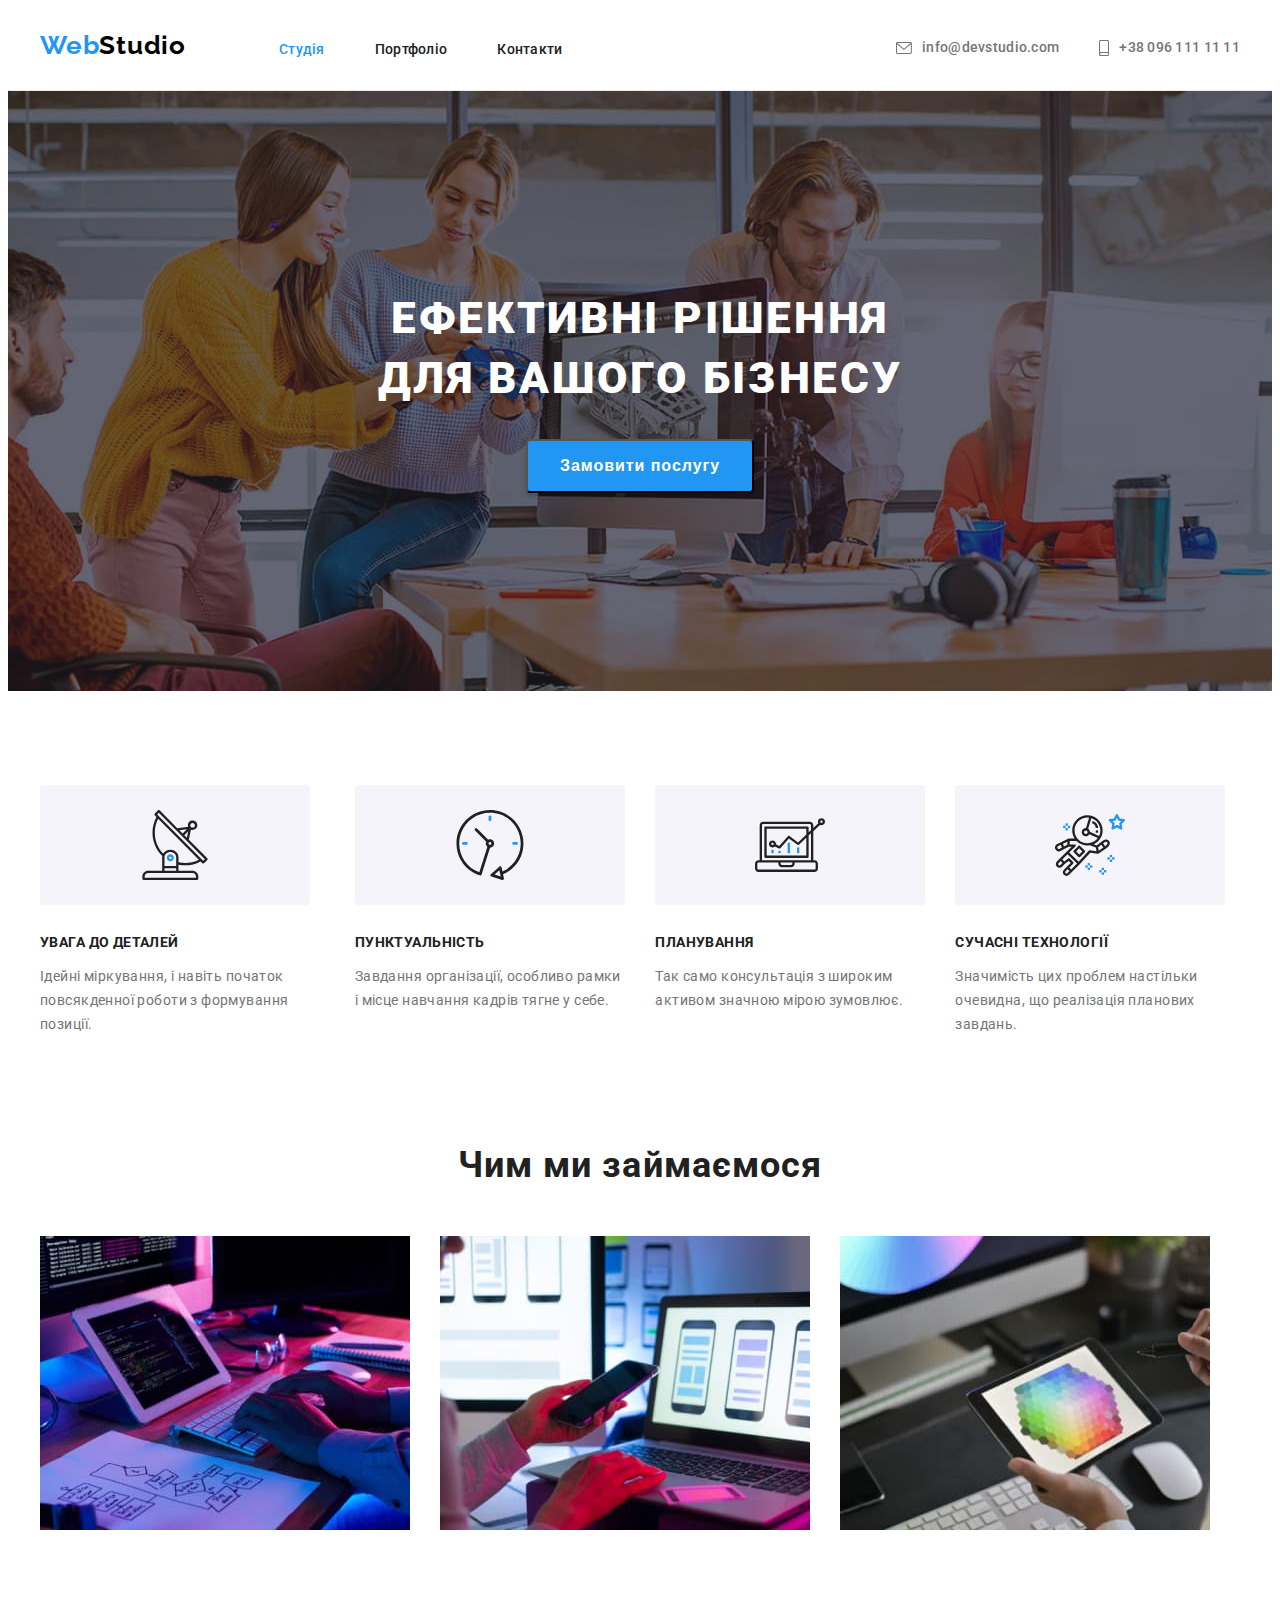
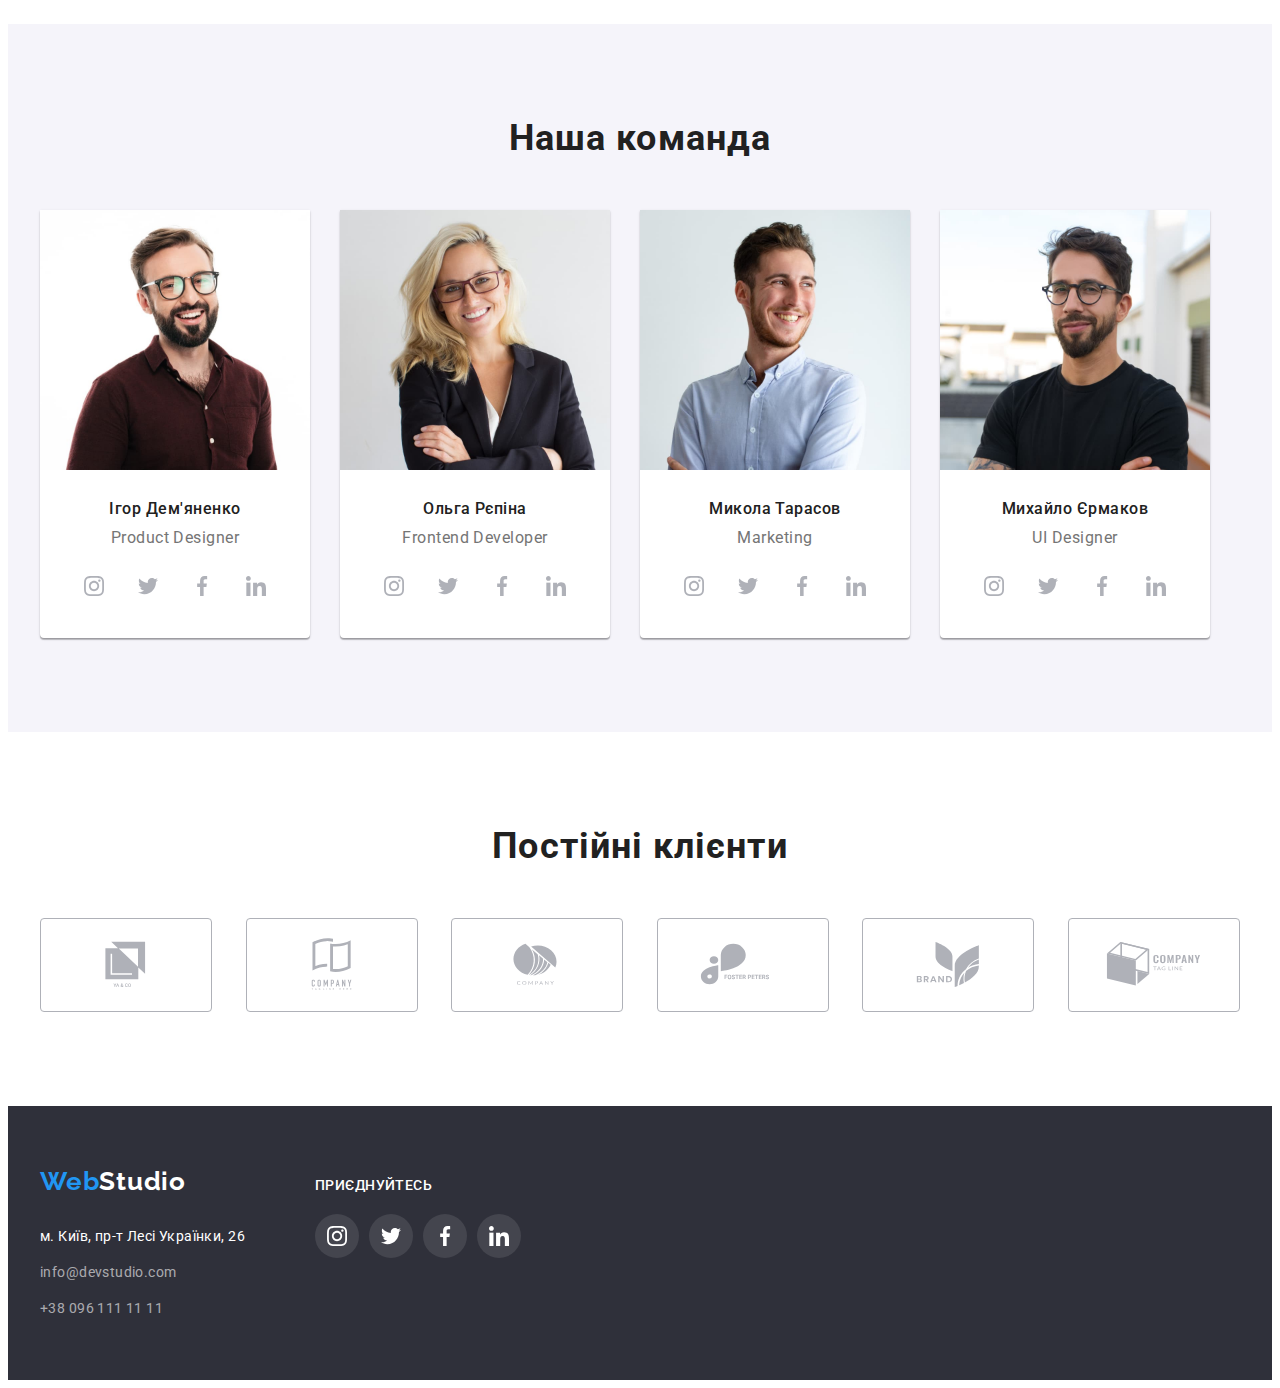
==== index.html @ 619064b8 "create a project" ====
<!DOCTYPE html>
<html lang="ru">
  <head>
    <meta charset="UTF-8" />
    <meta http-equiv="X-UA-Compatible" content="IE=edge" />
    <meta name="viewport" content="width=device-width, initial-scale=1.0" />
    <link rel="preconnect" href="https://fonts.googleapis.com" />
    <link rel="preconnect" href="https://fonts.gstatic.com" crossorigin />
    <link
      href="https://fonts.googleapis.com/css2?family=Raleway:wght@700&family=Roboto:wght@400;500;700&display=swap"
      rel="stylesheet"
    />
    <link
      rel="stylesheet"
      href="https://cdnjs.cloudflare.com/ajax/libs/modern-normalize/2.0.0/modern-normalize.min.css"
      integrity="sha512-4xo8blKMVCiXpTaLzQSLSw3KFOVPWhm/TRtuPVc4WG6kUgjH6J03IBuG7JZPkcWMxJ5huwaBpOpnwYElP/m6wg=="
      crossorigin="anonymous"
      referrerpolicy="no-referrer"
    />
    <link rel="stylesheet" href="./css/styles.css" />
    <title>WebStudio</title>
  </head>
  <body>
    <header class="header">
      <div class="container header-wrapper">
        <a href="./index.html" lang="en" class="logo header-logo">
          <span class="logo-accent">Web</span>Studio</a
        >
        <nav>
          <ul class="nav-wrapper">
            <li class="header-nav-item">
              <a href="" class="header-nav-link current">Студія</a>
            </li>
            <li class="header-nav-item">
              <a href="./portfolio.html" class="header-nav-link">Портфоліо</a>
            </li>
            <li class="header-nav-item">
              <a href="" class="header-nav-link">Контакти</a>
            </li>
          </ul>
        </nav>
        <ul class="auth-wrapper">
          <li class="auth-item">
            <a class="header-auth-link" href="mailto:info@devstudio.com"
              >info@devstudio.com
              <svg class="header-auth-icon envelope-size">
                <use href="./images/sprite.svg#icon-envelope"></use>
              </svg>
            </a>
          </li>
          <li class="auth-item">
            <a class="header-auth-link" href="tel:+380961111111"
              >+38 096 111 11 11
              <svg class="header-auth-icon smartphone-size">
                <use href="./images/sprite.svg#icon-smartphone"></use></svg
            ></a>
          </li>
        </ul>
      </div>
    </header>

    <main>
      <!-- блок герой -->
      <section class="hero">
        <div class="container">
          <h1 class="hero-title">
            Ефективні рішення <br />
            для вашого бізнесу
          </h1>
          <button class="hero-btn" type="button">Замовити послугу</button>
        </div>
      </section>
      <!-- блок особливості -->
      <section>
        <div class="container">
          <h2 hidden>Особливості</h2>
          <ul class="feature-list">
            <li class="feature-item">
              <div class="feature-icon-wrapper">
                <svg class="feature-icon">
                  <use href="./images/sprite.svg#icon-antenna"></use>
                </svg>
              </div>

              <h3 class="feature-title">УВАГА ДО ДЕТАЛЕЙ</h3>
              <p class="feature-text">
                Ідейні міркування, і навіть початок повсякденної роботи з
                формування позиції.
              </p>
            </li>
            <li class="feature-item">
              <div class="feature-icon-wrapper">
                <svg class="feature-icon">
                  <use href="./images/sprite.svg#icon-clock"></use>
                </svg>
              </div>
              <h3 class="feature-title">ПУНКТУАЛЬНІСТЬ</h3>
              <p class="feature-text">
                Завдання організації, особливо рамки і місце навчання кадрів
                тягне у себе.
              </p>
            </li>
            <li class="feature-item">
              <div class="feature-icon-wrapper">
                <svg class="feature-icon">
                  <use href="./images/sprite.svg#icon-diagram"></use>
                </svg>
              </div>
              <h3 class="feature-title">ПЛАНУВАННЯ</h3>
              <p class="feature-text">
                Так само консультація з широким активом значною мірою зумовлює.
              </p>
            </li>
            <li class="feature-item">
              <div class="feature-icon-wrapper">
                <svg class="feature-icon">
                  <use href="./images/sprite.svg#icon-astronaut-1"></use>
                </svg>
              </div>
              <h3 class="feature-title">СУЧАСНІ ТЕХНОЛОГІЇ</h3>
              <p class="feature-text">
                Значимість цих проблем настільки очевидна, що реалізація
                планових завдань.
              </p>
            </li>
          </ul>
        </div>
      </section>
      <!-- блок чим ми займаємося -->
      <section>
        <div class="container">
          <h2 class="section-title">Чим ми займаємося</h2>
          <ul class="img-wrapper">
            <li class="img">
              <img
                src="./images/box-1.jpg"
                alt="Працівник пише код"
                width="370"
                height="294"
              />
            </li>
            <li class="img">
              <img
                src="./images/box-2.jpg"
                alt="Працівник робить фото"
                width="370"
                height="294"
              />
            </li>
            <li class="img">
              <img
                src="./images/box-3.jpg"
                alt="Працівник обирає колір"
                width="370"
                height="294"
              />
            </li>
          </ul>
        </div>
      </section>
      <!-- блок наша команда -->
      <section class="work-section">
        <div class="container">
          <h2 class="section-title">Наша команда</h2>
          <ul class="workers-wrapper">
            <li class="work-item">
              <img
                src="./images/igor.jpg"
                alt="Працівник Ігор"
                width="270"
                height="260"
              />
              <h3 class="worker-title">Ігор Дем'яненко</h3>
              <p lang="en" class="worker-descr">Product Designer</p>

              <ul class="worker-social-list">
                <li class="worker-social-item">
                  <svg class="worker-social-icon">
                    <use href="./images/sprite.svg#icon-instagram"></use>
                  </svg>
                </li>
                <li class="worker-social-item">
                  <svg class="worker-social-icon">
                    <use href="./images/sprite.svg#icon-twitter"></use>
                  </svg>
                </li>
                <li class="worker-social-item">
                  <svg class="worker-social-icon">
                    <use href="./images/sprite.svg#icon-facebook"></use>
                  </svg>
                </li>
                <li class="worker-social-item">
                  <svg class="worker-social-icon">
                    <use href="./images/sprite.svg#icon-linkedin"></use>
                  </svg>
                </li>
              </ul>
            </li>
            <li class="work-item">
              <img
                src="./images/olga.jpg"
                alt="Працівник Ольга"
                width="270"
                height="260"
              />
              <h3 class="worker-title">Ольга Рєпіна</h3>
              <p lang="en" class="worker-descr">Frontend Developer</p>
              <ul class="worker-social-list">
                <li class="worker-social-item">
                  <svg class="worker-social-icon">
                    <use href="./images/sprite.svg#icon-instagram"></use>
                  </svg>
                </li>
                <li class="worker-social-item">
                  <svg class="worker-social-icon">
                    <use href="./images/sprite.svg#icon-twitter"></use>
                  </svg>
                </li>
                <li class="worker-social-item">
                  <svg class="worker-social-icon">
                    <use href="./images/sprite.svg#icon-facebook"></use>
                  </svg>
                </li>
                <li class="worker-social-item">
                  <svg class="worker-social-icon">
                    <use href="./images/sprite.svg#icon-linkedin"></use>
                  </svg>
                </li>
              </ul>
            </li>
            <li class="work-item">
              <img
                src="./images/mykola.jpg"
                alt="Працівник Микола"
                width="270"
                height="260"
              />
              <h3 class="worker-title">Микола Тарасов</h3>
              <p lang="en" class="worker-descr">Marketing</p>
              <ul class="worker-social-list">
                <li class="worker-social-item">
                  <svg class="worker-social-icon">
                    <use href="./images/sprite.svg#icon-instagram"></use>
                  </svg>
                </li>
                <li class="worker-social-item">
                  <svg class="worker-social-icon">
                    <use href="./images/sprite.svg#icon-twitter"></use>
                  </svg>
                </li>
                <li class="worker-social-item">
                  <svg class="worker-social-icon">
                    <use href="./images/sprite.svg#icon-facebook"></use>
                  </svg>
                </li>
                <li class="worker-social-item">
                  <svg class="worker-social-icon">
                    <use href="./images/sprite.svg#icon-linkedin"></use>
                  </svg>
                </li>
              </ul>
            </li>
            <li class="work-item">
              <img
                src="./images/myhailo.jpg"
                alt="Працівник Михайло"
                width="270"
                height="260"
              />
              <h3 class="worker-title">Михайло Єрмаков</h3>
              <p lang="en" class="worker-descr">UI Designer</p>
              <ul class="worker-social-list">
                <li class="worker-social-item">
                  <svg class="worker-social-icon">
                    <use href="./images/sprite.svg#icon-instagram"></use>
                  </svg>
                </li>
                <li class="worker-social-item">
                  <svg class="worker-social-icon">
                    <use href="./images/sprite.svg#icon-twitter"></use>
                  </svg>
                </li>
                <li class="worker-social-item">
                  <svg class="worker-social-icon">
                    <use href="./images/sprite.svg#icon-facebook"></use>
                  </svg>
                </li>
                <li class="worker-social-item">
                  <svg class="worker-social-icon">
                    <use href="./images/sprite.svg#icon-linkedin"></use>
                  </svg>
                </li>
              </ul>
            </li>
          </ul>
        </div>
      </section>
      <!-- блок постійні клієнти-->
      <section class="clients-section">
        <div class="container">
          <h2 class="section-title">Постійні клієнти</h2>
          <ul class="clients-list">
            <li class="client-list-item">
              <svg class="client-icon">
                <use href="./images/sprite.svg#icon-company"></use>
              </svg>
            </li>
            <li class="client-list-item">
              <svg class="client-icon">
                <use href="./images/sprite.svg#icon-company-1"></use>
              </svg>
            </li>
            <li class="client-list-item">
              <svg class="client-icon">
                <use href="./images/sprite.svg#icon-company-2"></use>
              </svg>
            </li>
            <li class="client-list-item">
              <svg class="client-icon">
                <use href="./images/sprite.svg#icon-company-3"></use>
              </svg>
            </li>
            <li class="client-list-item">
              <svg class="client-icon">
                <use href="./images/sprite.svg#icon-company-4"></use>
              </svg>
            </li>
            <li class="client-list-item">
              <svg class="client-icon">
                <use href="./images/sprite.svg#icon-company-5"></use>
              </svg>
            </li>
          </ul>
        </div>
      </section>
    </main>

    <footer class="footer">
      <div class="container footer-wrapper">
        <div>
          <a href="./index.html" lang="en" class="logo footer-logo">
            <span class="logo-accent">Web</span>Studio</a
          >
          <address>
            <ul class="footer-nav">
              <li class="footer-link">
                <a
                  href="https://goo.gl/maps/8fUT9mv14ZaH1TDk7?coh=178571&entry=tt"
                  target="_blank"
                  rel="noopener noreferrer nofollow"
                  class="footer-address"
                  >м. Київ, пр-т Лесі Українки, 26</a
                >
              </li>
              <li class="footer-link">
                <a href="mailto:info@devstudio.com" class="footer-link"
                  >info@devstudio.com</a
                >
              </li>
              <li class="footer-link">
                <a href="tel:+380961111111" class="footer-link"
                  >+38 096 111 11 11</a
                >
              </li>
            </ul>
          </address>
        </div>
        <div class="footer-social-wrapper">
          <h3 class="footer-title">ПРИЄДНУЙТЕСЬ</h3>
          <ul class="footer-social-list">
            <li class="footer-social-item">
              <svg class="worker-social-icon">
                <use href="./images/sprite.svg#icon-instagram-footer"></use>
              </svg>
            </li>
            <li class="footer-social-item">
              <svg class="footer-social-icon">
                <use href="./images/sprite.svg#icon-twitter-footer"></use>
              </svg>
            </li>
            <li class="footer-social-item">
              <svg class="footer-social-icon">
                <use href="./images/sprite.svg#icon-facebook-footer"></use>
              </svg>
            </li>
            <li class="footer-social-item">
              <svg class="footer-social-icon">
                <use href="./images/sprite.svg#icon-linkedin-footer"></use>
              </svg>
            </li>
          </ul>
        </div>
      </div>
    </footer>
  </body>
</html>
---- css/styles.css ----
body {
  font-family: 'Roboto', sans-serif;
}

a {
  text-decoration: none;
}

ul {
  list-style: none;
}

р,
h1,
h2,
h3,
h4,
h5,
h6 {
  margin: 0;
}

ul {
  margin: 0;
  padding: 0;
}
button {
  cursor: pointer;
}

img {
  display: block;
}
/* ------------------HEADER------------------ */

.header {
  border-bottom: 1px solid #ececec;
}

.container {
  width: 1200px;
  margin: 0 auto;
  padding-left: 15px;
  padding-right: 15px;
}

.logo-accent {
  color: #2196f3;
}

.logo {
  font-family: 'Raleway', sans-serif;
  color: #000000;
  font-weight: Bold;
  font-size: 26px;
  line-height: 1.19;
  letter-spacing: 0.03em;
}

.header-logo {
  margin-right: 93px;
}

.header-wrapper {
  display: flex;
  align-items: baseline;
}

.nav-wrapper {
  display: flex;
}

.auth-wrapper {
  display: flex;
  margin-left: auto;
}

.auth-item:last-child {
  margin-left: 40px;
}

.header-nav-link {
  display: inline-block;
  font-weight: 500;
  font-size: 14px;
  line-height: 1.14;
  color: #212121;
  letter-spacing: 0.02em;

  padding-top: 32px;
  padding-bottom: 32px;
}

.header-nav-item:not(:last-child) {
  margin-right: 50px;
}
.header-nav-link:hover,
.header-nav-link:focus {
  color: #2196f3;
}

.current {
  color: #2196f3;
}

.header-auth-icon {
  fill: currentColor;

  margin-right: 10px;
}

.envelope-size{
  width: 16px;
  height: 12px;
}

.smartphone-size{
  width: 10px;
  height: 16px;
}

.header-auth-link{
  display: flex;
  flex-direction: row-reverse;
  
  align-items: center;
}

.header-auth-link {
  font-weight: 500;
  font-size: 14px;
  line-height: 1.14;
  color: #757575;
  letter-spacing: 0.02em;

  padding-top: 32px;
  padding-bottom: 32px;
}

.header-auth-link:hover,
.header-auth-link:focus {
  color: #2196f3;
}

/* ------------------HERO------------------ */

.hero {
  background-color: #2f303a;
  text-align: center;
  height: 600px;
  display: flex;
  align-items: center;
  background-image: linear-gradient( rgba(47, 48, 58, 0.4), rgba(47, 48, 58, 0.4) ), url(../images/hero.jpg);
  background-repeat: no-repeat;
  background-position: center;
}

.hero-title {
  font-weight: 900;
  font-size: 44px;
  line-height: 1.36;
  letter-spacing: 0.06em;
  text-transform: uppercase;

  color: #fff;

  text-align: center;

  margin-bottom: 30px;
}

.hero-btn {
  color: #fff;
  font-weight: 700;
  font-size: 16px;
  line-height: 1.87;
  letter-spacing: 0.06em;

  text-align: center;

  background-color: #2196f3;

  border-radius: 4px;
  box-shadow: 0px 4px 4px rgba(0, 0, 0, 0.15);
  padding: 10px 32px;
  /* width: 200px;
  height: 50px; */
}

.hero-btn:hover,
.hero-btn:focus {
  background-color: #188ce8;
}

/* ------------------ОСОБЛИВОСТІ------------------ */

.feature-list {
  display: flex;
  padding-top: 94px;
  padding-bottom: 94px;
}

.feature-item:not(:last-child) {
  margin-right: 30px;
}

.feature-title {
  font-weight: 700;
  font-size: 14px;
  line-height: 1.14;
  letter-spacing: 0.03em;
  text-transform: uppercase;

  color: #212121;

  margin-bottom: 10px;
}

.feature-text {
  font-size: 14px;
  line-height: 1.71;
  letter-spacing: 0.03em;
  color: #757575;
}


.feature-icon-wrapper{
  width: 270px;
  height: 120px;
  background-color: #F5F4FA;
  border-radius: 4px;

  display: flex;
  justify-content: center;
  align-items: center;

  margin-bottom: 30px;
}

.feature-icon-wrapper:hover{
  box-shadow: 1px 5px 10px 0px rgba(0,0,0,0.5);
  
  cursor: pointer;
}

.feature-icon{
  width: 70px;
  height: 70px;
}
/* ------------------ЧИМ МИ ЗАЙМАЄМОСЯ------------------ */

.section-title {
  font-weight: 700;
  font-size: 36px;
  line-height: 1.16;
  text-align: center;
  letter-spacing: 0.03em;

  color: #212121;

  margin-bottom: 50px;
}

.img-wrapper {
  display: flex;
  padding-bottom: 94px;
}

.img:not(:last-child) {
  margin-right: 30px;
}

/* ------------------НАША КОМАНДА------------------ */

.work-section {
  background-color: #f5f4fa;
  padding-top: 94px;
  padding-bottom: 94px;
}

.workers-wrapper {
  display: flex;
  text-align: center;
}

.work-item {
  background-color: #fff;
  box-shadow: 0px 1px 3px rgba(0, 0, 0, 0.12), 0px 1px 1px rgba(0, 0, 0, 0.14),
    0px 2px 1px rgba(0, 0, 0, 0.2);
  border-radius: 0px 0px 4px 4px;

  padding-bottom: 30px;
  
}

.work-item:not(:last-child) {
  margin-right: 30px;
}

.worker-title {
  font-weight: 500;
  font-size: 16px;
  line-height: 1.18;
  letter-spacing: 0.03em;
  color: #212121;

  margin-top: 30px;
}

.worker-descr {
  font-size: 16px;
  line-height: 1.18;
  letter-spacing: 0.03em;

  color: #757575;

  margin-top: 10px;
  margin-bottom: 0px;
}

.worker-social-list{
  display: flex;
  justify-content: center;

  margin-top: 16px;
  padding-right: 32px;
  padding-left: 32px;
}


.worker-social-icon{
  width: 20px;
  height: 20px;
  fill: currentColor;
}

.worker-social-item{
  width: 44px;
  height: 44px;
  border-radius: 50%;
  color: #AFB1B8;

  display: flex;
  justify-content: center;
  align-items: center;
}

.worker-social-item:hover,
.worker-social-item:focus{
  background-color: #2196f3;
  color: #fff;
  cursor: pointer;
}

.worker-social-item:not(:last-child){
  margin-right: 10px;
}

/* ------------------CLIENTS------------------ */

.clients-section{
  padding-top: 94px;
  padding-bottom: 94px;
}

.clients-list{
  display: flex;
  flex-direction: row;
  justify-content: space-between;
}

.client-list-item{
  display: flex;
  justify-content: center;
  align-items: center;
  width: 170px; 
  height: 92px;

  border: 1px solid#AFB1B8;
  border-radius: 4px;

  color: #AFB1B8;
}

.client-list-item:hover, 
.client-list-item:focus{
  border-color: #2196f3;
  color: #2196f3;

  cursor: pointer;
}


.client-icon{
  fill: currentColor;
  width: 106px;
  height: 60px;
}
/* ------------------FOOTER------------------ */

.footer {
  background-color: #2f303a;
  padding-top: 60px;
  padding-bottom: 60px;
}

.footer-wrapper{
  display: flex;
}

.footer-logo {
  display: inline-block;
  color: #fff;
  margin-bottom: 28px;
}

.footer-address {
  font-size: 14px;
  line-height: 1.71;
  letter-spacing: 0.03em;
  font-style: normal;
  color: #fff;
}

.footer-link {
  font-size: 14px;
  line-height: 1.7;
  letter-spacing: 0.03em;
  font-style: normal;
  line-height: 1.71;
  color: rgba(255, 255, 255, 0.6);
}

.footer-link:not(:last-child) {
  margin-bottom: 12px;
}

.footer-address:hover,
.footer-address:focus,
.footer-link:hover,
.footer-link:focus {
  color: #2196f3;
}


.footer-title{
  font-weight: 500;
  font-size: 14px;
  line-height: 1.14;
  letter-spacing: 0.03em;
  text-transform: uppercase;
  color: #ffffff;

  margin-bottom: 20px;
}

.footer-social-icon{
  width: 20px;
  height: 20px;
  fill: currentColor;
}

.footer-social-list{
  display: flex;
}

.footer-social-wrapper{
  margin-left: 70px;
  padding-top: 12px;
}

.footer-social-item{
  width: 44px;
  height: 44px;
  background-color: rgba(255, 255, 255, 0.1);
  
  display: flex;
  justify-content: center;
  align-items: center;

  border-radius: 50%;

  color: #fff;
}

.footer-social-item:hover,
.footer-social-item:focus{
  background-color: #2196f3;
  cursor: pointer;
}

.footer-social-item:not(:last-child){
  margin-right: 10px;
}
/* ------------------PORTFOLIO------------------ */

.gallery {
  padding-bottom: 94px;
}
.btn-wrapper {
  padding-top: 94px;
  padding-bottom: 50px;
  text-align: center;
}

.gallery-title {
  font-weight: 700;
  font-size: 18px;
  line-height: 2;
  letter-spacing: 0.06em;

  color: #212121;

  margin: 20px 0px 4px 24px;
}

.gallery-description {
  display: inline;
  font-size: 16px;
  line-height: 1.87;
  letter-spacing: 0.03em;

  color: #757575;

  margin: 0px 0px 0px 24px;
}

.gallery-btn {
  background-color: #f5f4fa;
  border-radius: 4px;
  width: 128px;
  height: 38px;

  color: #212121;
  font-weight: 500;
  font-size: 16px;
  line-height: 1.62;
  text-align: center;
  letter-spacing: 0.03em;

  border-color: transparent;
}

.gallery-btn:not(:last-child) {
  margin-right: 8px;
}

.gallery-btn:hover,
.gallery-btn:focus,
.gallery-btn:active {
  color: #fff;
  background-color: #2196f3;
  box-shadow: 0px 4px 5px -1px rgba(0,0,0,0.5);
}

.gallery-wrapper {
  display: flex;
  flex-wrap: wrap;

  margin-right: -30px;
}

.gallery-item {
  margin-bottom: 30px;
}

.gallery-item:hover,
.gallery-item:focus {
  cursor: pointer;
  box-shadow: 1px 5px 10px 0px rgba(0,0,0,0.5);
}

.gallery-item:not(:nth-child(3n)) {
  margin-right: 30px;
}

.gallery-item:nth-last-child(-n + 3) {
  margin-bottom: 0px;
}

.gallery-description-wrapper {
  border: 1px solid #eeeeee;
  padding-bottom: 20px;
}
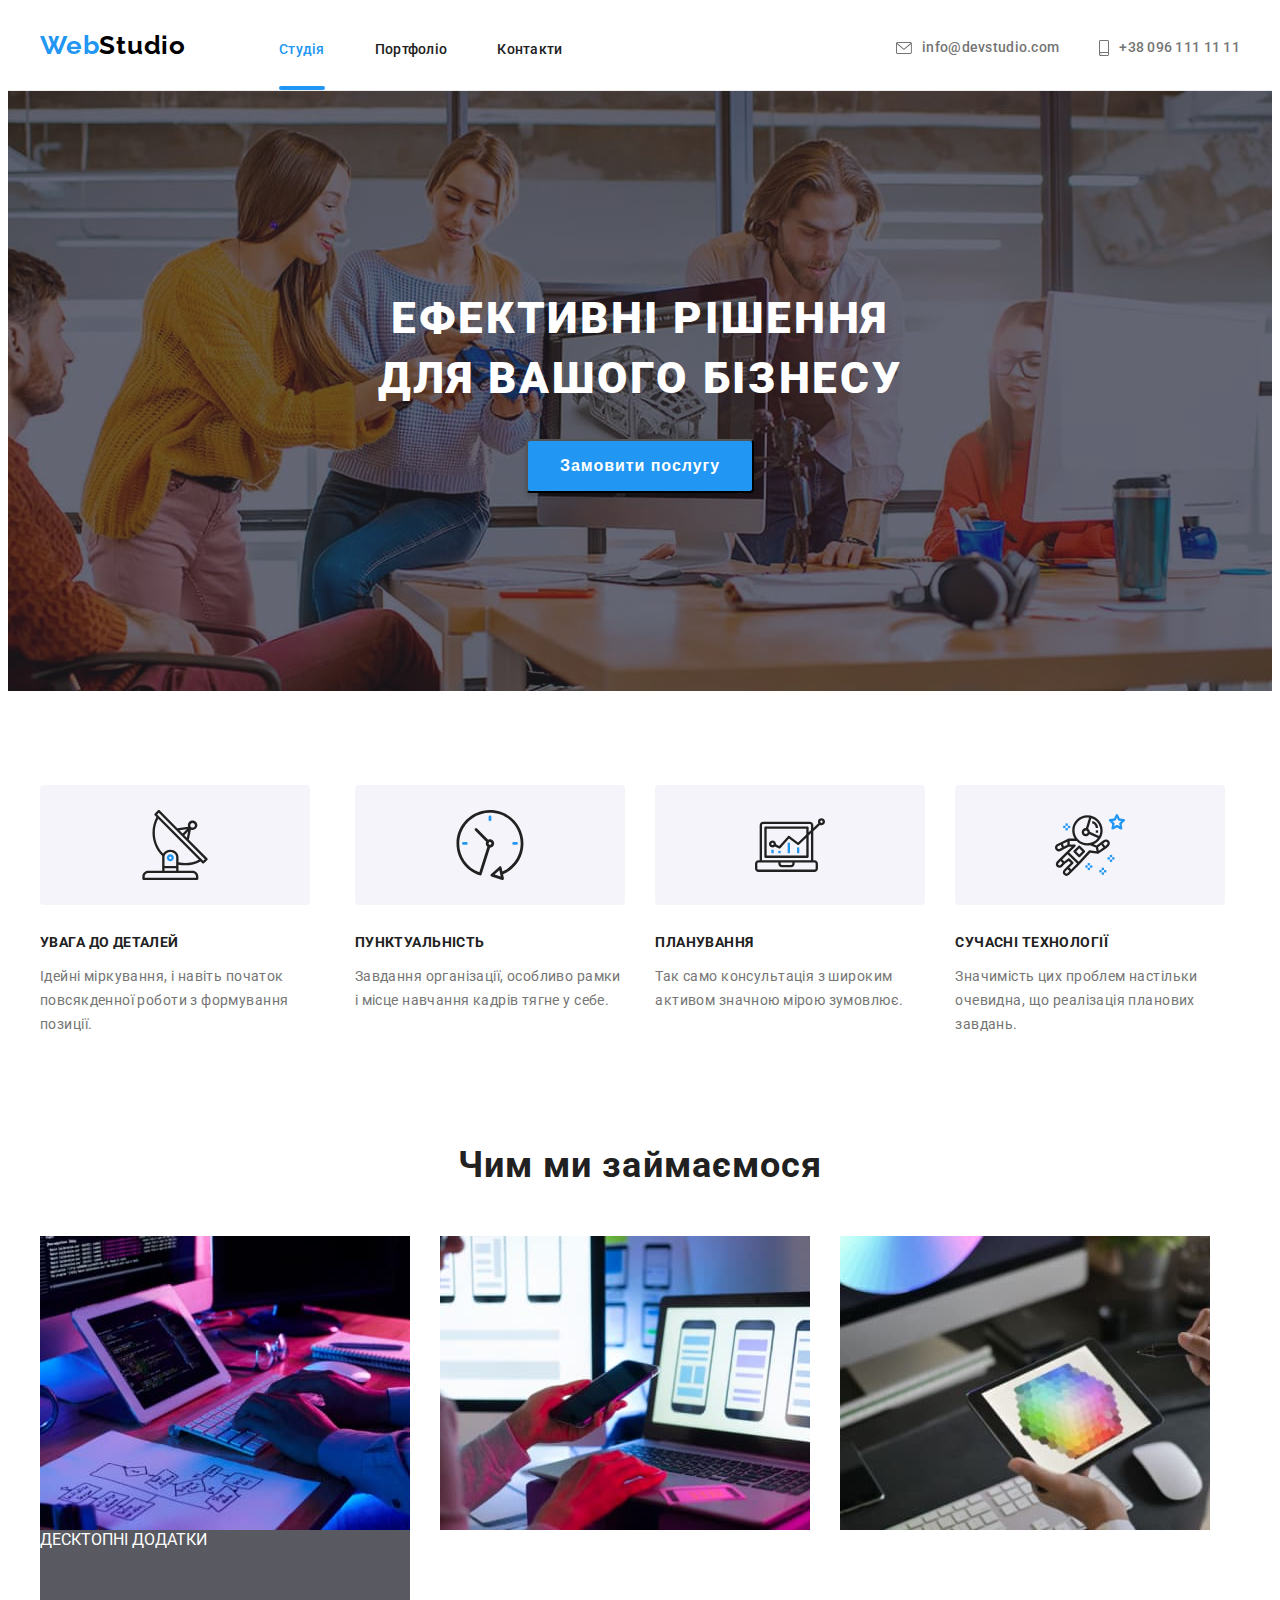
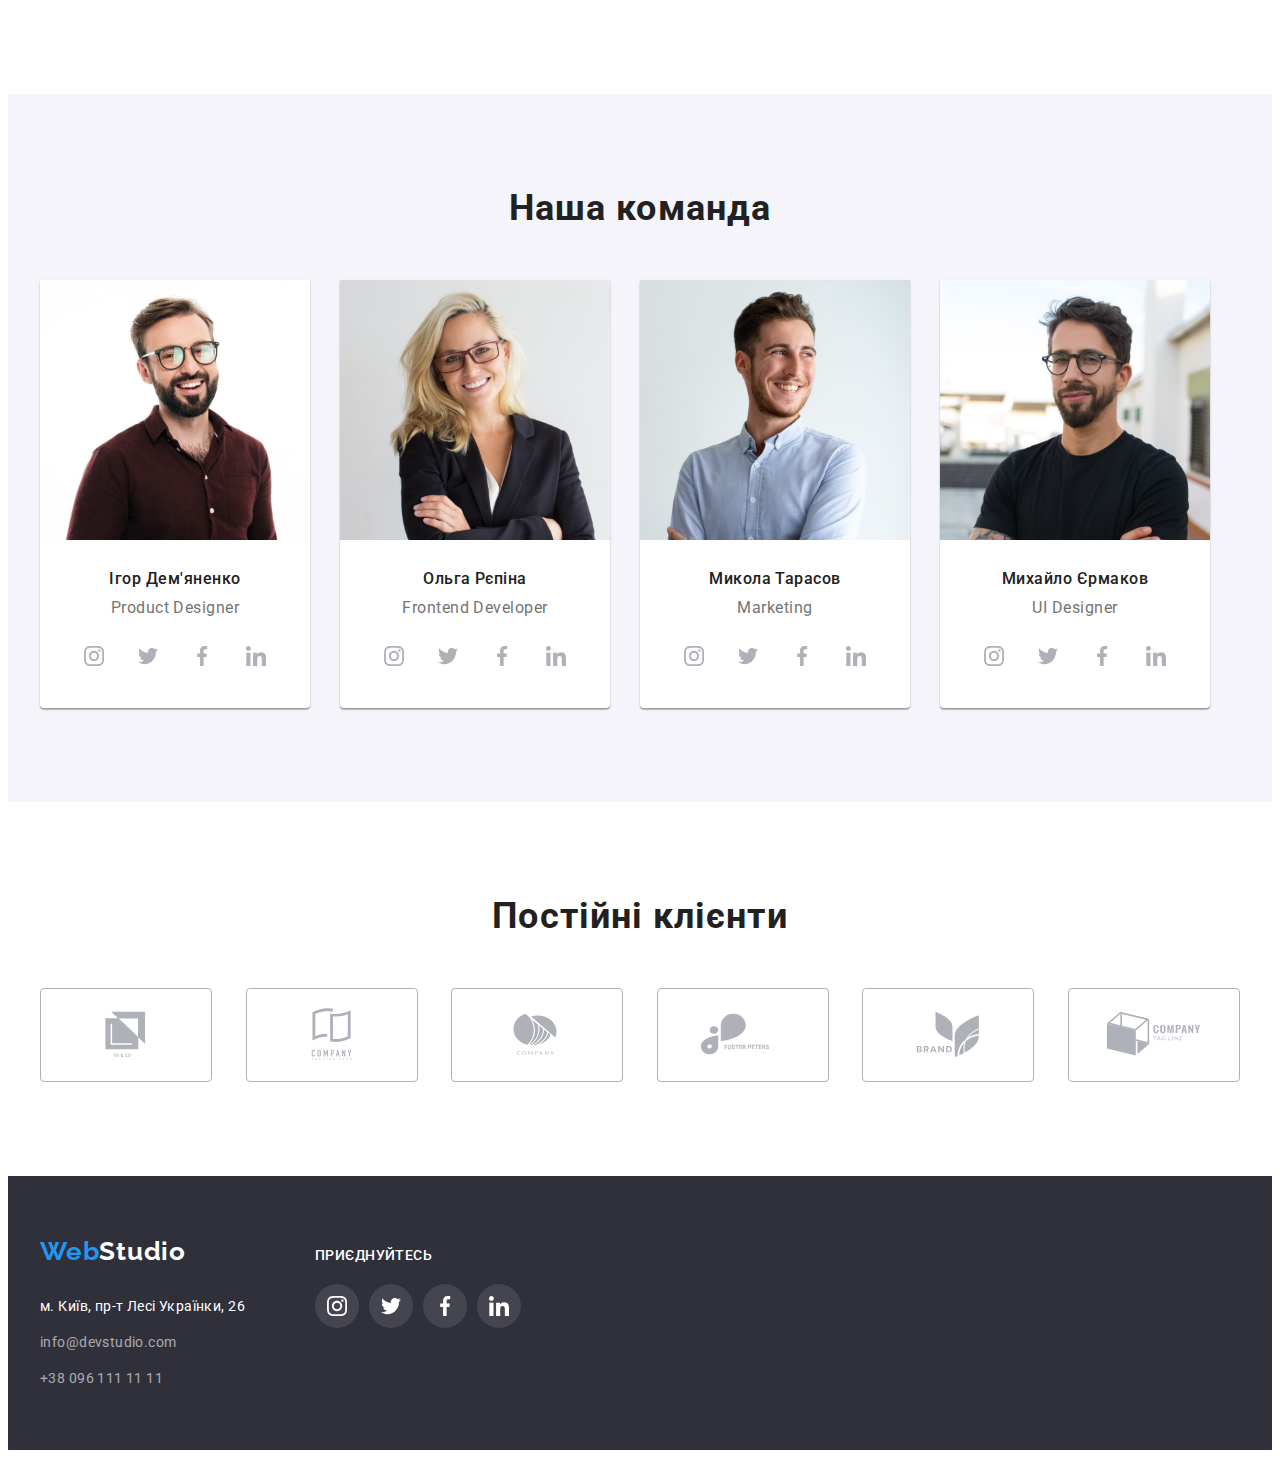
==== commit 744846d1: "add active live" ====
--- a/index.html
+++ b/index.html
@@ -138,6 +138,8 @@
                 width="370"
                 height="294"
               />
+              <p class="img-descr">Десктопні додатки</p>
+             
             </li>
             <li class="img">
               <img
--- a/css/styles.css
+++ b/css/styles.css
@@ -91,6 +91,25 @@
   padding-bottom: 32px;
 }
 
+.current::after{
+  content: '';
+  display: block;
+
+  width: 100%;
+  height: 4px;
+
+  background-color: #2196f3;
+  border-radius: 5px;
+
+  position: absolute;
+  bottom: 0;
+  left: 0;
+}
+
+.header-nav-item{
+  position: relative;
+}
+
 .header-nav-item:not(:last-child) {
   margin-right: 50px;
 }
@@ -237,12 +256,6 @@
   margin-bottom: 30px;
 }
 
-.feature-icon-wrapper:hover{
-  box-shadow: 1px 5px 10px 0px rgba(0,0,0,0.5);
-  
-  cursor: pointer;
-}
-
 .feature-icon{
   width: 70px;
   height: 70px;
@@ -270,6 +283,23 @@
   margin-right: 30px;
 }
 
+/* li.img img{
+  position: absolute;
+} */
+
+.img-descr{
+  position: relative;
+  text-transform: uppercase;
+  width: 370px;
+  height: 70px;
+  margin: 0;
+
+  display: inline-block;
+
+  background-image: linear-gradient(rgba(47, 48, 58, 0.8), rgba(47, 48, 58, 0.8));
+  
+  color: #fff;
+}
 /* ------------------НАША КОМАНДА------------------ */
 
 .work-section {
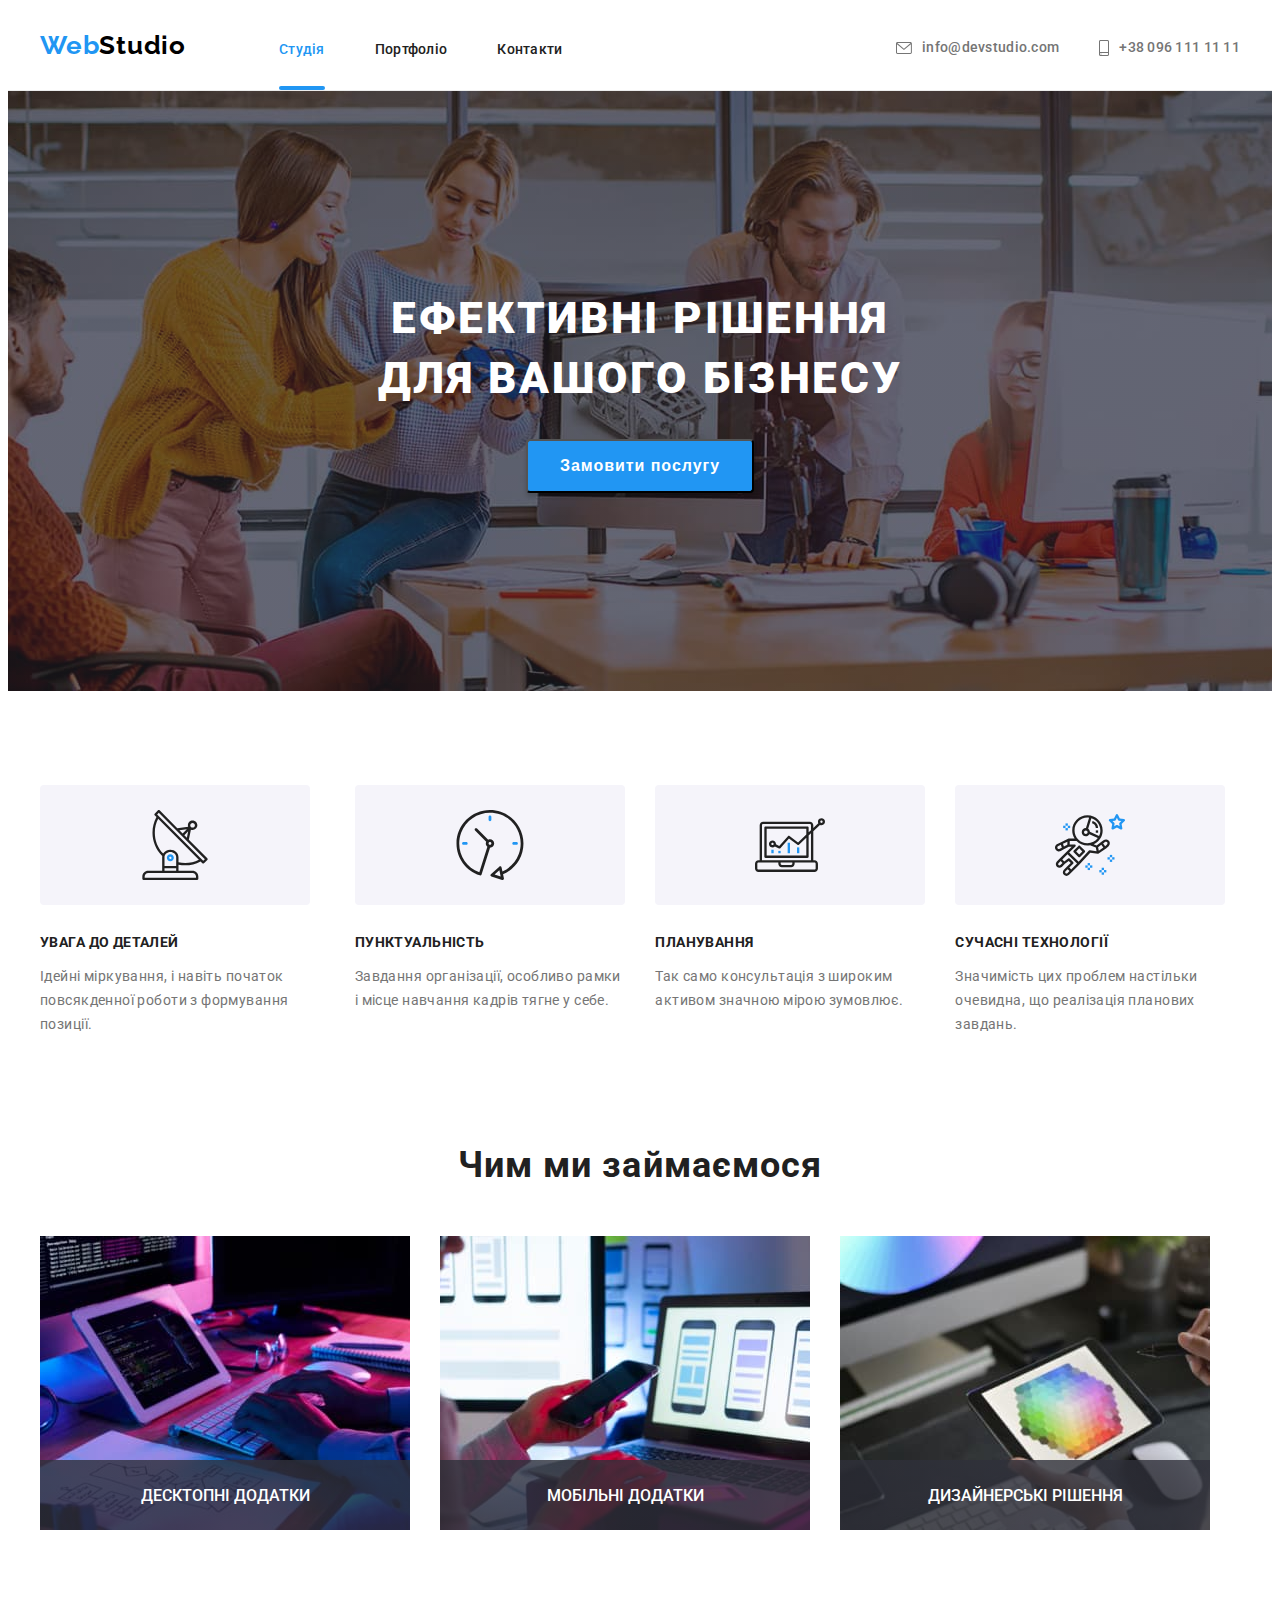
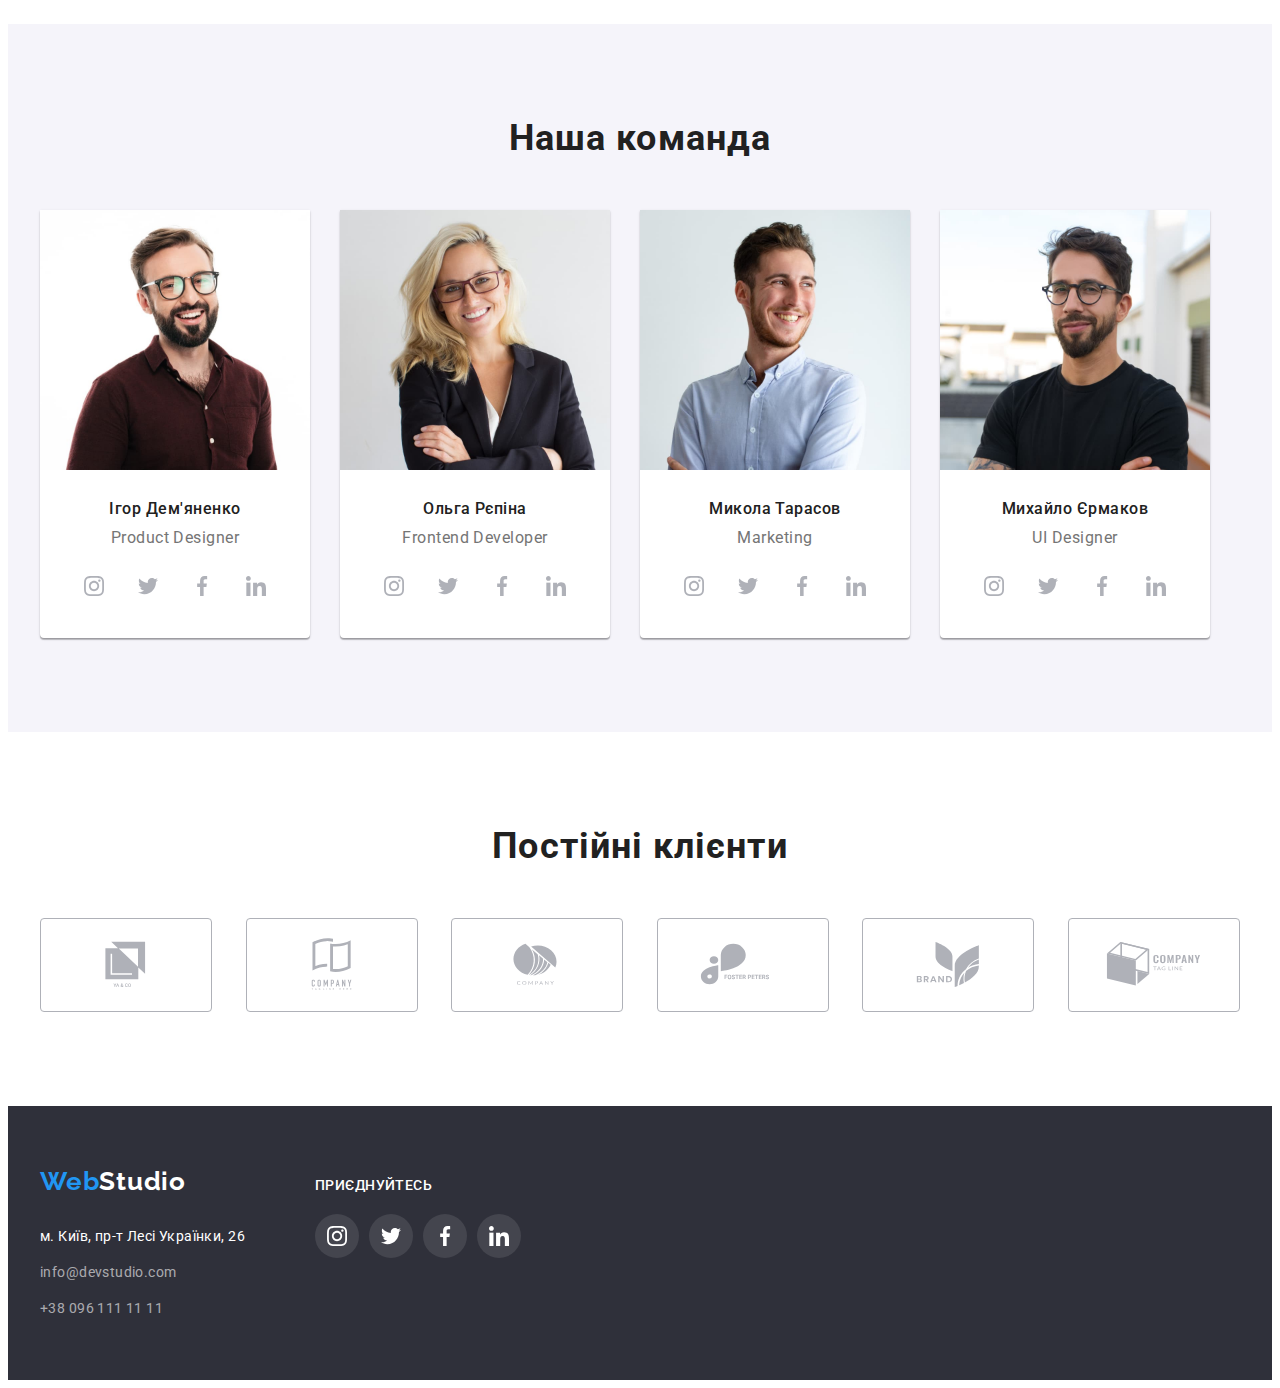
==== commit 5d917fd0: "finished" ====
--- a/index.html
+++ b/index.html
@@ -67,7 +67,9 @@
             Ефективні рішення <br />
             для вашого бізнесу
           </h1>
-          <button class="hero-btn" type="button">Замовити послугу</button>
+          <button class="hero-btn" type="button" data-modal-open>
+            Замовити послугу
+          </button>
         </div>
       </section>
       <!-- блок особливості -->
@@ -139,7 +141,6 @@
                 height="294"
               />
               <p class="img-descr">Десктопні додатки</p>
-             
             </li>
             <li class="img">
               <img
@@ -148,6 +149,7 @@
                 width="370"
                 height="294"
               />
+              <p class="img-descr">Мобільні додатки</p>
             </li>
             <li class="img">
               <img
@@ -156,6 +158,7 @@
                 width="370"
                 height="294"
               />
+              <p class="img-descr">Дизайнерські рішення</p>
             </li>
           </ul>
         </div>
@@ -394,5 +397,15 @@
         </div>
       </div>
     </footer>
+    <div class="backdrop is-hidden" data-modal>
+      <div class="modal">
+        <button data-modal-close>
+          <svg class="modal-btn">
+            <use href="./images/sprite.svg#icon-close-black-18dp-2-1"></use>
+          </svg>
+        </button>
+      </div>
+    </div>
+    <script src="./modal.js"></script>
   </body>
 </html>
--- a/css/styles.css
+++ b/css/styles.css
@@ -89,9 +89,11 @@
 
   padding-top: 32px;
   padding-bottom: 32px;
-}
-
-.current::after{
+
+  transition: color 250ms cubic-bezier(0.4, 0, 0.2, 1);
+}
+
+.current::after {
   content: '';
   display: block;
 
@@ -106,13 +108,14 @@
   left: 0;
 }
 
-.header-nav-item{
+.header-nav-item {
   position: relative;
 }
 
 .header-nav-item:not(:last-child) {
   margin-right: 50px;
 }
+
 .header-nav-link:hover,
 .header-nav-link:focus {
   color: #2196f3;
@@ -128,24 +131,22 @@
   margin-right: 10px;
 }
 
-.envelope-size{
+.envelope-size {
   width: 16px;
   height: 12px;
 }
 
-.smartphone-size{
+.smartphone-size {
   width: 10px;
   height: 16px;
 }
 
-.header-auth-link{
+.header-auth-link {
   display: flex;
   flex-direction: row-reverse;
-  
+
   align-items: center;
-}
-
-.header-auth-link {
+
   font-weight: 500;
   font-size: 14px;
   line-height: 1.14;
@@ -154,6 +155,8 @@
 
   padding-top: 32px;
   padding-bottom: 32px;
+
+  transition: color 250ms cubic-bezier(0.4, 0, 0.2, 1);
 }
 
 .header-auth-link:hover,
@@ -169,7 +172,11 @@
   height: 600px;
   display: flex;
   align-items: center;
-  background-image: linear-gradient( rgba(47, 48, 58, 0.4), rgba(47, 48, 58, 0.4) ), url(../images/hero.jpg);
+  background-image: linear-gradient(
+      rgba(47, 48, 58, 0.4),
+      rgba(47, 48, 58, 0.4)
+    ),
+    url(../images/hero.jpg);
   background-repeat: no-repeat;
   background-position: center;
 }
@@ -202,13 +209,70 @@
   border-radius: 4px;
   box-shadow: 0px 4px 4px rgba(0, 0, 0, 0.15);
   padding: 10px 32px;
-  /* width: 200px;
-  height: 50px; */
+
+  transition: background-color 250ms cubic-bezier(0.4, 0, 0.2, 1);
 }
 
 .hero-btn:hover,
 .hero-btn:focus {
   background-color: #188ce8;
+}
+
+.backdrop {
+  position: fixed;
+  top: 0;
+  width: 100vw;
+  height: 100vh;
+
+  background: rgba(0, 0, 0, 0.2);
+
+  opacity: 1;
+  visibility: visible;
+  pointer-events: auto;
+
+  transition: opacity 250ms cubic-bezier(0.4, 0, 0.2, 1),
+    visibility 250ms cubic-bezier(0.4, 0, 0.2, 1);
+}
+
+.modal {
+  width: 528px;
+  height: 581px;
+
+  background-color: #fff;
+
+  position: relative;
+  top: 50%;
+  left: 50%;
+
+  transform: translate(-50%, -50%);
+}
+
+.modal button {
+  border-radius: 50%;
+  border: 1px solid rgba(0, 0, 0, 0.1);
+
+  background-color: transparent;
+
+  position: absolute;
+  top: 0;
+  right: 0;
+  margin: 8px;
+
+  width: 30px;
+  height: 30px;
+
+  display: flex;
+  justify-content: center;
+  align-items: center;
+}
+
+.modal-btn {
+  align-self: center;
+}
+.is-hidden {
+  visibility: hidden;
+  opacity: 0;
+  pointer-events: none;
 }
 
 /* ------------------ОСОБЛИВОСТІ------------------ */
@@ -242,11 +306,10 @@
   color: #757575;
 }
 
-
-.feature-icon-wrapper{
+.feature-icon-wrapper {
   width: 270px;
   height: 120px;
-  background-color: #F5F4FA;
+  background-color: #f5f4fa;
   border-radius: 4px;
 
   display: flex;
@@ -256,7 +319,7 @@
   margin-bottom: 30px;
 }
 
-.feature-icon{
+.feature-icon {
   width: 70px;
   height: 70px;
 }
@@ -283,22 +346,30 @@
   margin-right: 30px;
 }
 
-/* li.img img{
+li.img {
+  position: relative;
+}
+
+.img-descr {
   position: absolute;
-} */
-
-.img-descr{
-  position: relative;
   text-transform: uppercase;
   width: 370px;
   height: 70px;
   margin: 0;
 
-  display: inline-block;
-
-  background-image: linear-gradient(rgba(47, 48, 58, 0.8), rgba(47, 48, 58, 0.8));
-  
-  color: #fff;
+  display: flex;
+  justify-content: center;
+  align-items: center;
+
+  background-image: linear-gradient(
+    rgba(47, 48, 58, 0.8),
+    rgba(47, 48, 58, 0.8)
+  );
+
+  color: #fff;
+  font-weight: 500;
+
+  bottom: 0;
 }
 /* ------------------НАША КОМАНДА------------------ */
 
@@ -320,7 +391,6 @@
   border-radius: 0px 0px 4px 4px;
 
   padding-bottom: 30px;
-  
 }
 
 .work-item:not(:last-child) {
@@ -348,7 +418,7 @@
   margin-bottom: 0px;
 }
 
-.worker-social-list{
+.worker-social-list {
   display: flex;
   justify-content: center;
 
@@ -357,71 +427,75 @@
   padding-left: 32px;
 }
 
-
-.worker-social-icon{
+.worker-social-icon {
   width: 20px;
   height: 20px;
   fill: currentColor;
 }
 
-.worker-social-item{
+.worker-social-item {
   width: 44px;
   height: 44px;
   border-radius: 50%;
-  color: #AFB1B8;
+  color: #afb1b8;
 
   display: flex;
   justify-content: center;
   align-items: center;
+
+  transition: background-color 250ms cubic-bezier(0.4, 0, 0.2, 1),
+    color 250ms cubic-bezier(0.4, 0, 0.2, 1);
 }
 
 .worker-social-item:hover,
-.worker-social-item:focus{
+.worker-social-item:focus {
   background-color: #2196f3;
   color: #fff;
   cursor: pointer;
 }
 
-.worker-social-item:not(:last-child){
+.worker-social-item:not(:last-child) {
   margin-right: 10px;
 }
 
 /* ------------------CLIENTS------------------ */
 
-.clients-section{
+.clients-section {
   padding-top: 94px;
   padding-bottom: 94px;
 }
 
-.clients-list{
+.clients-list {
   display: flex;
   flex-direction: row;
   justify-content: space-between;
 }
 
-.client-list-item{
+.client-list-item {
   display: flex;
   justify-content: center;
   align-items: center;
-  width: 170px; 
+  width: 170px;
   height: 92px;
 
   border: 1px solid#AFB1B8;
   border-radius: 4px;
 
-  color: #AFB1B8;
-}
-
-.client-list-item:hover, 
-.client-list-item:focus{
+  color: #afb1b8;
+
+  transition: color 250ms cubic-bezier(0.4, 0, 0.2, 1),
+    background-color 250ms cubic-bezier(0.4, 0, 0.2, 1);
+}
+
+.client-list-item:hover,
+.client-list-item:focus {
   border-color: #2196f3;
   color: #2196f3;
 
   cursor: pointer;
 }
 
-
-.client-icon{
+.client-icon {
   fill: currentColor;
   width: 106px;
   height: 60px;
@@ -434,7 +508,7 @@
   padding-bottom: 60px;
 }
 
-.footer-wrapper{
+.footer-wrapper {
   display: flex;
 }
 
@@ -450,6 +524,8 @@
   letter-spacing: 0.03em;
   font-style: normal;
   color: #fff;
+
+  transition: color 250ms cubic-bezier(0.4, 0, 0.2, 1);
 }
 
 .footer-link {
@@ -459,6 +535,8 @@
   font-style: normal;
   line-height: 1.71;
   color: rgba(255, 255, 255, 0.6);
+
+  transition: color 250ms cubic-bezier(0.4, 0, 0.2, 1);
 }
 
 .footer-link:not(:last-child) {
@@ -472,8 +550,7 @@
   color: #2196f3;
 }
 
-
-.footer-title{
+.footer-title {
   font-weight: 500;
   font-size: 14px;
   line-height: 1.14;
@@ -484,26 +561,26 @@
   margin-bottom: 20px;
 }
 
-.footer-social-icon{
+.footer-social-icon {
   width: 20px;
   height: 20px;
   fill: currentColor;
 }
 
-.footer-social-list{
-  display: flex;
-}
-
-.footer-social-wrapper{
+.footer-social-list {
+  display: flex;
+}
+
+.footer-social-wrapper {
   margin-left: 70px;
   padding-top: 12px;
 }
 
-.footer-social-item{
+.footer-social-item {
   width: 44px;
   height: 44px;
   background-color: rgba(255, 255, 255, 0.1);
-  
+
   display: flex;
   justify-content: center;
   align-items: center;
@@ -511,15 +588,17 @@
   border-radius: 50%;
 
   color: #fff;
+
+  transition: background-color 250ms cubic-bezier(0.4, 0, 0.2, 1);
 }
 
 .footer-social-item:hover,
-.footer-social-item:focus{
+.footer-social-item:focus {
   background-color: #2196f3;
   cursor: pointer;
 }
 
-.footer-social-item:not(:last-child){
+.footer-social-item:not(:last-child) {
   margin-right: 10px;
 }
 /* ------------------PORTFOLIO------------------ */
@@ -569,6 +648,10 @@
   letter-spacing: 0.03em;
 
   border-color: transparent;
+
+  transition: box-shadow 250ms cubic-bezier(0.4, 0, 0.2, 1),
+    background-color 250ms cubic-bezier(0.4, 0, 0.2, 1),
+    color 250ms cubic-bezier(0.4, 0, 0.2, 1);
 }
 
 .gallery-btn:not(:last-child) {
@@ -580,7 +663,7 @@
 .gallery-btn:active {
   color: #fff;
   background-color: #2196f3;
-  box-shadow: 0px 4px 5px -1px rgba(0,0,0,0.5);
+  box-shadow: 0px 4px 5px -1px rgba(0, 0, 0, 0.5);
 }
 
 .gallery-wrapper {
@@ -592,12 +675,14 @@
 
 .gallery-item {
   margin-bottom: 30px;
+
+  transition: box-shadow 250ms cubic-bezier(0.4, 0, 0.2, 1);
 }
 
 .gallery-item:hover,
 .gallery-item:focus {
   cursor: pointer;
-  box-shadow: 1px 5px 10px 0px rgba(0,0,0,0.5);
+  box-shadow: 1px 5px 10px 0px rgba(0, 0, 0, 0.5);
 }
 
 .gallery-item:not(:nth-child(3n)) {
@@ -612,3 +697,35 @@
   border: 1px solid #eeeeee;
   padding-bottom: 20px;
 }
+
+.gallery-image-wrapper {
+  position: relative;
+  overflow: hidden;
+}
+
+.overlay {
+  width: 370px;
+  height: 294px;
+
+  background-color: rgba(33, 150, 243, 0.9);
+
+  position: absolute;
+  top: 0;
+  left: 0;
+  transform: translateY(100%);
+  transition: transform 250ms cubic-bezier(0.4, 0, 0.2, 1);
+}
+
+.gallery-item:hover .overlay,
+.gallery-item:focus .overlay {
+  transform: translateY(0);
+}
+
+.overlay p {
+  color: #fff;
+
+  padding: 63px 24px;
+  font-weight: 400;
+  font-size: 18px;
+  line-height: 1.5;
+}
